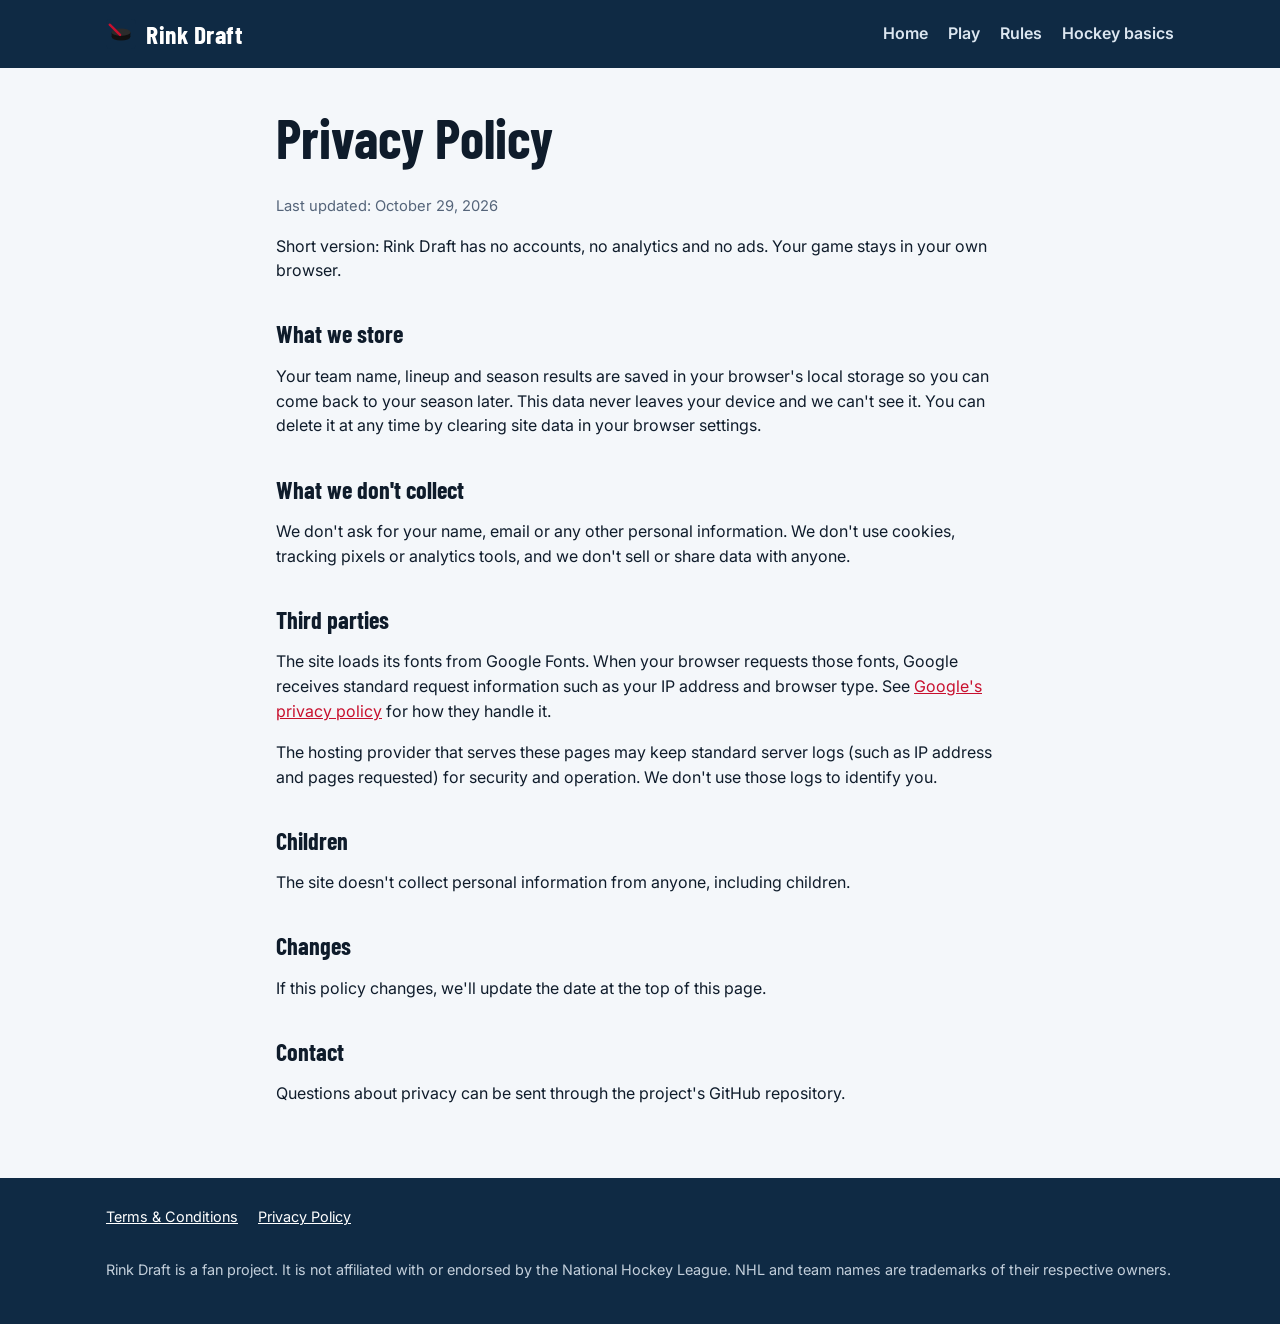
==== privacy.html @ b319b7c0 "Add Rink Draft NHL fantasy hockey site Home page, playable salary-cap fantasy game with 10-week simu" ====
<!doctype html>
<html lang="en">
<head>
  <meta charset="utf-8">
  <meta name="viewport" content="width=device-width, initial-scale=1">
  <title>Privacy Policy | Rink Draft</title>
  <meta name="description" content="How Rink Draft handles your data. Short version: it stays in your browser.">
  <link rel="icon" href="favicon.svg" type="image/svg+xml">
  <link rel="preconnect" href="https://fonts.googleapis.com">
  <link rel="preconnect" href="https://fonts.gstatic.com" crossorigin>
  <link href="https://fonts.googleapis.com/css2?family=Barlow+Condensed:wght@700&family=Inter:wght@400;600;700&display=swap" rel="stylesheet">
  <link rel="stylesheet" href="styles.css">
</head>
<body>
  <header class="site-header">
    <div class="wrap">
      <a class="brand" href="index.html"><img src="favicon.svg" alt="">Rink Draft</a>
      <nav class="site-nav">
        <a href="index.html">Home</a>
        <a href="play.html">Play</a>
        <a href="index.html#rules">Rules</a>
        <a href="index.html#basics">Hockey basics</a>
      </nav>
    </div>
  </header>

  <main class="wrap legal">
    <h1>Privacy Policy</h1>
    <p class="note">Last updated: October 29, 2026</p>

    <p>Short version: Rink Draft has no accounts, no analytics and no ads. Your game stays in your own browser.</p>

    <h2>What we store</h2>
    <p>Your team name, lineup and season results are saved in your browser's local storage so you can come back to your season later. This data never leaves your device and we can't see it. You can delete it at any time by clearing site data in your browser settings.</p>

    <h2>What we don't collect</h2>
    <p>We don't ask for your name, email or any other personal information. We don't use cookies, tracking pixels or analytics tools, and we don't sell or share data with anyone.</p>

    <h2>Third parties</h2>
    <p>The site loads its fonts from Google Fonts. When your browser requests those fonts, Google receives standard request information such as your IP address and browser type. See <a href="https://policies.google.com/privacy">Google's privacy policy</a> for how they handle it.</p>
    <p>The hosting provider that serves these pages may keep standard server logs (such as IP address and pages requested) for security and operation. We don't use those logs to identify you.</p>

    <h2>Children</h2>
    <p>The site doesn't collect personal information from anyone, including children.</p>

    <h2>Changes</h2>
    <p>If this policy changes, we'll update the date at the top of this page.</p>

    <h2>Contact</h2>
    <p>Questions about privacy can be sent through the project's GitHub repository.</p>
  </main>

  <footer class="site-footer">
    <div class="wrap">
      <div>
        <a href="terms.html">Terms &amp; Conditions</a>
        <a href="privacy.html">Privacy Policy</a>
      </div>
      <p>Rink Draft is a fan project. It is not affiliated with or endorsed by the National Hockey League. NHL and team names are trademarks of their respective owners.</p>
    </div>
  </footer>

  </body>
</html>
---- styles.css ----
:root {
  --ice: #f4f7fa;
  --paper: #ffffff;
  --ink: #0f1c2b;
  --muted: #55657a;
  --navy: #0f2a44;
  --red: #c8102e;
  --red-dark: #9e0c24;
  --line: #d6dee8;
  --good: #1d7a46;
  --radius: 4px;
}

* { box-sizing: border-box; }

body {
  margin: 0;
  background: var(--ice);
  color: var(--ink);
  font-family: "Inter", system-ui, -apple-system, "Segoe UI", Roboto, sans-serif;
  font-size: 16px;
  line-height: 1.55;
}

h1, h2, h3 {
  font-family: "Barlow Condensed", "Arial Narrow", sans-serif;
  font-weight: 700;
  line-height: 1.1;
  margin: 0 0 0.5em;
}
h1 { font-size: clamp(2.2rem, 5vw, 3.4rem); }
h2 { font-size: 1.9rem; }
h3 { font-size: 1.3rem; }

a { color: var(--red); }

.wrap { max-width: 1100px; margin: 0 auto; padding: 0 16px; }

/* Header */
.site-header { background: var(--navy); color: #fff; }
.site-header .wrap {
  display: flex; align-items: center; justify-content: space-between;
  gap: 16px; padding-top: 14px; padding-bottom: 14px; flex-wrap: wrap;
}
.brand {
  display: flex; align-items: center; gap: 10px;
  color: #fff; text-decoration: none;
  font-family: "Barlow Condensed", sans-serif; font-size: 1.6rem; font-weight: 700;
  letter-spacing: 0.02em;
}
.brand img { width: 30px; height: 30px; }
.site-nav { display: flex; gap: 20px; flex-wrap: wrap; }
.site-nav a { color: #dce6f0; text-decoration: none; font-weight: 600; }
.site-nav a:hover, .site-nav a[aria-current="page"] { color: #fff; text-decoration: underline; text-underline-offset: 4px; }

/* Buttons: squared corners on purpose */
.btn {
  display: inline-block; border: 2px solid var(--red); background: var(--red); color: #fff;
  padding: 10px 18px; border-radius: var(--radius); font-weight: 700; font-size: 1rem;
  text-decoration: none; cursor: pointer; font-family: inherit;
}
.btn:hover { background: var(--red-dark); border-color: var(--red-dark); }
.btn:disabled { background: #9aa6b4; border-color: #9aa6b4; cursor: not-allowed; }
.btn.secondary { background: transparent; color: var(--ink); border-color: var(--ink); }
.btn.secondary:hover { background: var(--ink); color: #fff; }
.btn.small { padding: 4px 10px; font-size: 0.85rem; }

/* Hero */
.hero { background: var(--paper); border-bottom: 1px solid var(--line); }
.hero .wrap { padding-top: 56px; padding-bottom: 56px; display: grid; gap: 32px; grid-template-columns: 1.3fr 1fr; align-items: center; }
.hero p.lead { font-size: 1.15rem; color: var(--muted); max-width: 560px; }
.hero .actions { display: flex; gap: 12px; flex-wrap: wrap; margin-top: 20px; }
.rink {
  border: 3px solid var(--navy); border-radius: 48px; aspect-ratio: 2 / 1; position: relative;
  background: #fff;
}
.rink::before, .rink::after { content: ""; position: absolute; top: 0; bottom: 0; width: 4px; background: #2457a6; }
.rink::before { left: 33%; }
.rink::after { right: 33%; }
.rink .center { position: absolute; left: 50%; top: 0; bottom: 0; width: 4px; margin-left: -2px; background: var(--red); }
.rink .circle { position: absolute; left: 50%; top: 50%; width: 22%; aspect-ratio: 1; border: 3px solid #2457a6; border-radius: 50%; transform: translate(-50%, -50%); }
.rink .goal { position: absolute; top: 0; bottom: 0; width: 2px; background: var(--red); }
.rink .goal.l { left: 8%; }
.rink .goal.r { right: 8%; }

section { padding: 48px 0; }
section.alt { background: var(--paper); border-top: 1px solid var(--line); border-bottom: 1px solid var(--line); }

.steps { display: grid; grid-template-columns: repeat(3, 1fr); gap: 20px; counter-reset: step; padding: 0; list-style: none; }
.steps li { background: var(--paper); border: 1px solid var(--line); border-radius: var(--radius); padding: 20px; }
.steps li::before {
  counter-increment: step; content: counter(step);
  display: block; font-family: "Barlow Condensed", sans-serif; font-size: 2rem; font-weight: 700; color: var(--red);
}

.two-col { display: grid; grid-template-columns: 1fr 1fr; gap: 32px; }

table { width: 100%; border-collapse: collapse; background: var(--paper); }
th, td { text-align: left; padding: 8px 10px; border-bottom: 1px solid var(--line); }
th { font-size: 0.85rem; text-transform: uppercase; letter-spacing: 0.04em; color: var(--muted); }
td.num, th.num { text-align: right; font-variant-numeric: tabular-nums; }

.note { color: var(--muted); font-size: 0.92rem; }
.callout { border-left: 4px solid var(--red); background: var(--paper); padding: 12px 16px; }

/* Footer */
.site-footer { background: var(--navy); color: #c3cfdb; padding: 28px 0; font-size: 0.9rem; }
.site-footer .wrap { display: flex; justify-content: space-between; gap: 16px; flex-wrap: wrap; }
.site-footer a { color: #fff; margin-right: 16px; }

/* Legal pages */
.legal { max-width: 760px; padding-top: 40px; padding-bottom: 56px; }
.legal h2 { margin-top: 1.6em; font-size: 1.5rem; }

/* Game */
.game { display: grid; grid-template-columns: 1.4fr 1fr; gap: 24px; padding-top: 32px; padding-bottom: 48px; }
.panel { background: var(--paper); border: 1px solid var(--line); border-radius: var(--radius); padding: 18px; }
.panel + .panel { margin-top: 20px; }
.filters { display: flex; gap: 8px; flex-wrap: wrap; margin-bottom: 12px; }
.filters input, .filters select, .team-name input {
  font: inherit; padding: 8px 10px; border: 1px solid var(--line); border-radius: var(--radius); background: #fff;
}
.filters input { flex: 1; min-width: 140px; }
.tabs { display: flex; border: 1px solid var(--ink); border-radius: var(--radius); overflow: hidden; }
.tabs button { font: inherit; font-weight: 600; border: 0; background: #fff; padding: 8px 12px; cursor: pointer; }
.tabs button + button { border-left: 1px solid var(--ink); }
.tabs button[aria-pressed="true"] { background: var(--ink); color: #fff; }
.pool { max-height: 560px; overflow-y: auto; border: 1px solid var(--line); }
.pool table { font-size: 0.93rem; }
.pool thead th { position: sticky; top: 0; background: var(--paper); }
.pos-tag { display: inline-block; width: 22px; text-align: center; font-weight: 700; font-size: 0.8rem; border: 1px solid var(--ink); border-radius: 2px; }
.slot { display: flex; align-items: center; justify-content: space-between; gap: 8px; padding: 9px 0; border-bottom: 1px solid var(--line); }
.slot .empty { color: var(--muted); font-style: italic; }
.cap { display: flex; justify-content: space-between; font-weight: 700; margin: 12px 0; }
.cap .over { color: var(--red); }
.bar { height: 8px; background: var(--line); border-radius: 2px; overflow: hidden; }
.bar span { display: block; height: 100%; background: var(--navy); }
.record { display: flex; gap: 20px; font-family: "Barlow Condensed", sans-serif; font-size: 1.4rem; font-weight: 700; margin-bottom: 12px; flex-wrap: wrap; }
.result-head { display: flex; justify-content: space-between; align-items: baseline; gap: 12px; flex-wrap: wrap; }
.win { color: var(--good); }
.loss { color: var(--red); }
.box { overflow-x: auto; margin-bottom: 16px; }
.box table { font-size: 0.88rem; }
.box td, .box th { padding: 7px 6px; }
.team-name { display: flex; gap: 8px; margin-bottom: 8px; }
.team-name input { flex: 1; min-width: 0; }
.msg { min-height: 1.4em; color: var(--red); font-weight: 600; font-size: 0.92rem; }

@media (max-width: 860px) {
  .hero .wrap, .two-col, .game { grid-template-columns: 1fr; }
  .steps { grid-template-columns: 1fr; }
  .rink { max-width: 420px; }
}

.game > div { min-width: 0; }
.pool { overflow-x: auto; }
@media (max-width: 520px) {
  .slot { flex-wrap: wrap; }
}
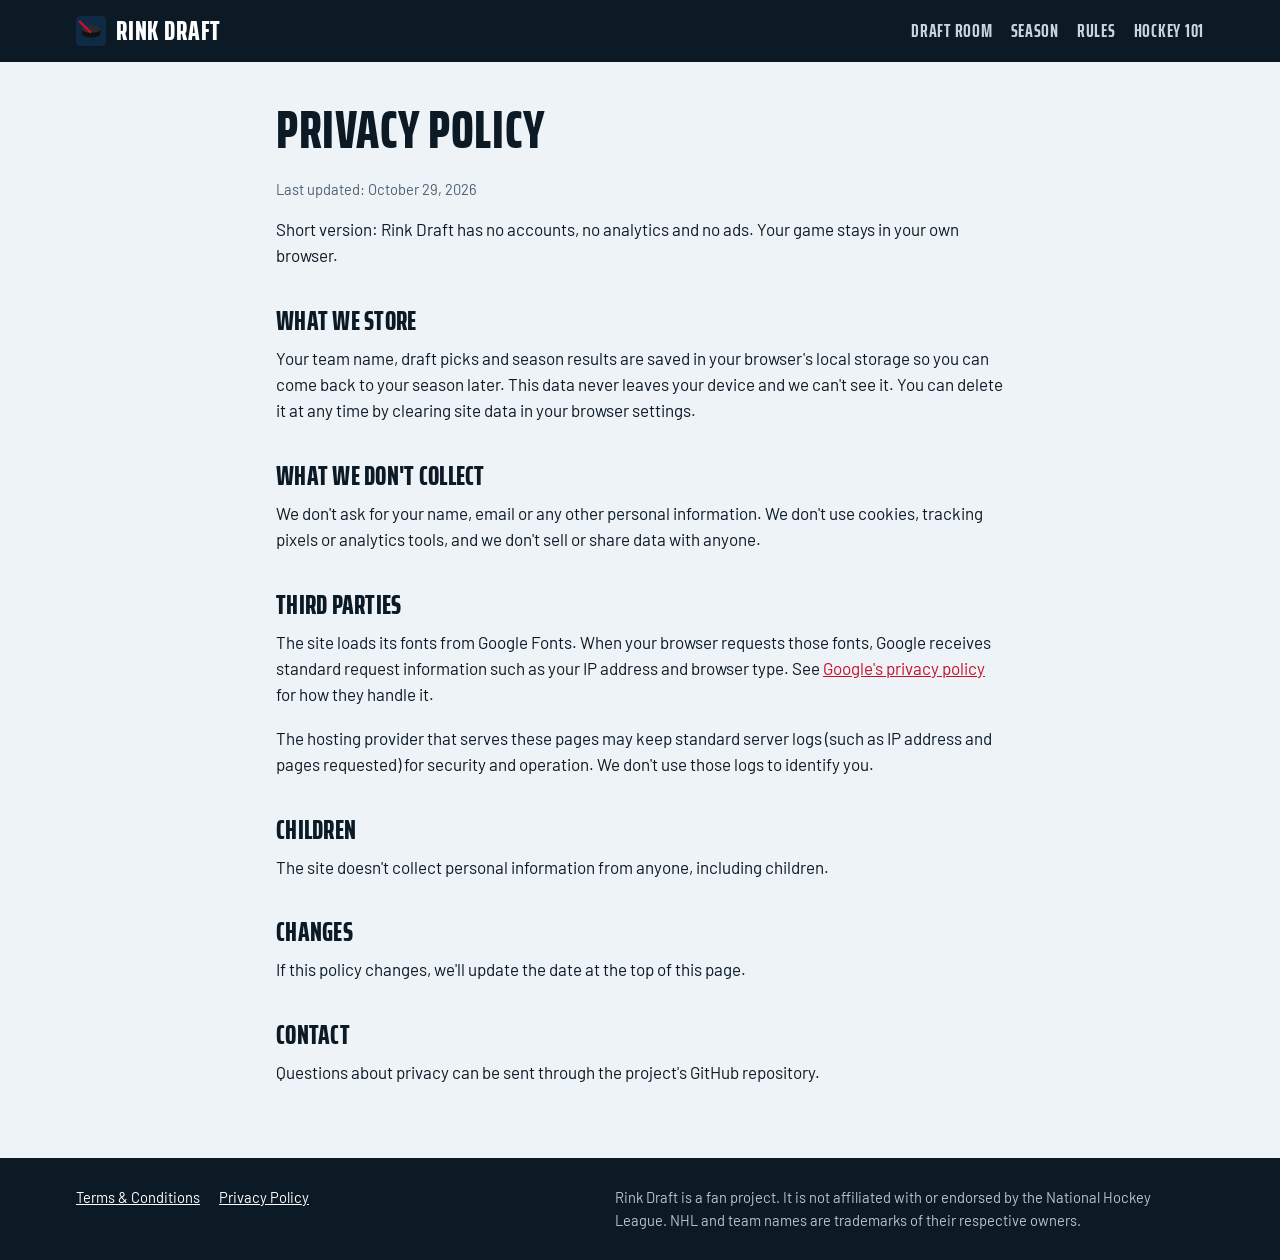
==== commit dc3960d5: "Rebuild as a single page with a snake draft fantasy game Arena-style design: labeled rink diagram he" ====
--- a/privacy.html
+++ b/privacy.html
@@ -8,18 +8,18 @@
   <link rel="icon" href="favicon.svg" type="image/svg+xml">
   <link rel="preconnect" href="https://fonts.googleapis.com">
   <link rel="preconnect" href="https://fonts.gstatic.com" crossorigin>
-  <link href="https://fonts.googleapis.com/css2?family=Barlow+Condensed:wght@700&family=Inter:wght@400;600;700&display=swap" rel="stylesheet">
+  <link href="https://fonts.googleapis.com/css2?family=Barlow:wght@400;600;700&amp;family=Saira+Extra+Condensed:wght@700;800&amp;family=Share+Tech+Mono&amp;display=swap" rel="stylesheet">
   <link rel="stylesheet" href="styles.css">
 </head>
 <body>
   <header class="site-header">
     <div class="wrap">
       <a class="brand" href="index.html"><img src="favicon.svg" alt="">Rink Draft</a>
-      <nav class="site-nav">
-        <a href="index.html">Home</a>
-        <a href="play.html">Play</a>
+      <nav class="site-nav" aria-label="Sections">
+        <a href="index.html#draft">Draft room</a>
+        <a href="index.html#season">Season</a>
         <a href="index.html#rules">Rules</a>
-        <a href="index.html#basics">Hockey basics</a>
+        <a href="index.html#basics">Hockey 101</a>
       </nav>
     </div>
   </header>
@@ -31,7 +31,7 @@
     <p>Short version: Rink Draft has no accounts, no analytics and no ads. Your game stays in your own browser.</p>
 
     <h2>What we store</h2>
-    <p>Your team name, lineup and season results are saved in your browser's local storage so you can come back to your season later. This data never leaves your device and we can't see it. You can delete it at any time by clearing site data in your browser settings.</p>
+    <p>Your team name, draft picks and season results are saved in your browser's local storage so you can come back to your season later. This data never leaves your device and we can't see it. You can delete it at any time by clearing site data in your browser settings.</p>
 
     <h2>What we don't collect</h2>
     <p>We don't ask for your name, email or any other personal information. We don't use cookies, tracking pixels or analytics tools, and we don't sell or share data with anyone.</p>
--- a/styles.css
+++ b/styles.css
@@ -1,159 +1,285 @@
+/* Layout: one long arena page. Ice-white sections for reading, a dark
+   scoreboard band for the draft room, rink-board dividers between them. */
 :root {
-  --ice: #f4f7fa;
-  --paper: #ffffff;
-  --ink: #0f1c2b;
-  --muted: #55657a;
-  --navy: #0f2a44;
+  --ice: #eef3f7;
+  --surface: #ffffff;
+  --ink: #0c1a26;
+  --muted: #4e6072;
+  --line: #cfd9e2;
   --red: #c8102e;
   --red-dark: #9e0c24;
-  --line: #d6dee8;
-  --good: #1d7a46;
-  --radius: 4px;
+  --blue: #1f4fa0;
+  --kick: #f2c300;
+  --good: #1a7f4b;
+  --board: #0b1118;
+  --board-2: #141d27;
+  --board-line: #26323f;
+  --board-ink: #e9eef3;
+  --board-muted: #8c9aa8;
+  --led: #ffb000;
+  --header: #0c1a26;
+  --font-display: "Saira Extra Condensed", "Arial Narrow", "Roboto Condensed", sans-serif;
+  --font-body: "Barlow", "Segoe UI", Roboto, Helvetica, Arial, sans-serif;
+  --font-led: "Share Tech Mono", ui-monospace, "SFMono-Regular", Menlo, monospace;
+  --radius: 3px;
+}
+@media (prefers-color-scheme: dark) {
+  :root:not([data-theme="light"]) {
+    --ice: #0b141c; --surface: #122030; --ink: #e3eaf0; --muted: #93a4b5; --line: #26384b;
+    --red: #e0263f; --blue: #7aa5ea; --good: #45c486; --header: #060b10; color-scheme: dark;
+  }
+}
+:root[data-theme="dark"] {
+  --ice: #0b141c; --surface: #122030; --ink: #e3eaf0; --muted: #93a4b5; --line: #26384b;
+  --red: #e0263f; --blue: #7aa5ea; --good: #45c486; --header: #060b10; color-scheme: dark;
 }
 
 * { box-sizing: border-box; }
+[hidden] { display: none !important; }
+html { scroll-behavior: smooth; }
+@media (prefers-reduced-motion: reduce) { html { scroll-behavior: auto; } }
 
 body {
   margin: 0;
   background: var(--ice);
   color: var(--ink);
-  font-family: "Inter", system-ui, -apple-system, "Segoe UI", Roboto, sans-serif;
-  font-size: 16px;
+  font-family: var(--font-body);
+  font-size: 17px;
   line-height: 1.55;
 }
 
 h1, h2, h3 {
-  font-family: "Barlow Condensed", "Arial Narrow", sans-serif;
-  font-weight: 700;
-  line-height: 1.1;
-  margin: 0 0 0.5em;
-}
-h1 { font-size: clamp(2.2rem, 5vw, 3.4rem); }
-h2 { font-size: 1.9rem; }
-h3 { font-size: 1.3rem; }
-
+  font-family: var(--font-display);
+  font-weight: 800;
+  line-height: 1;
+  text-transform: uppercase;
+  letter-spacing: 0.01em;
+  margin: 0 0 0.4em;
+  text-wrap: balance;
+}
+h1 { font-size: clamp(2.5rem, 5.6vw, 4.2rem); }
+h2 { font-size: clamp(2rem, 4vw, 2.8rem); }
+h3 { font-size: 1.45rem; }
+p { margin: 0 0 1em; }
 a { color: var(--red); }
-
-.wrap { max-width: 1100px; margin: 0 auto; padding: 0 16px; }
+:focus-visible { outline: 3px solid var(--kick); outline-offset: 2px; }
+
+.wrap {
+  max-width: 1160px; margin: 0 auto;
+  padding-left: max(16px, env(safe-area-inset-left, 0px));
+  padding-right: max(16px, env(safe-area-inset-right, 0px));
+}
+.eyebrow {
+  font-family: var(--font-led); font-size: 0.85rem; letter-spacing: 0.12em;
+  text-transform: uppercase; color: var(--red); margin-bottom: 0.6em;
+}
+.note { color: var(--muted); font-size: 0.92rem; }
 
 /* Header */
-.site-header { background: var(--navy); color: #fff; }
+.site-header { background: var(--header); color: #fff; position: sticky; top: env(safe-area-inset-top, 0px); z-index: 20; }
+body::before { content: ""; position: fixed; inset: 0 0 auto; height: env(safe-area-inset-top, 0px); z-index: 30; background: var(--header); }
 .site-header .wrap {
   display: flex; align-items: center; justify-content: space-between;
-  gap: 16px; padding-top: 14px; padding-bottom: 14px; flex-wrap: wrap;
+  gap: 8px 20px; padding-block: 10px; flex-wrap: wrap;
 }
 .brand {
-  display: flex; align-items: center; gap: 10px;
-  color: #fff; text-decoration: none;
-  font-family: "Barlow Condensed", sans-serif; font-size: 1.6rem; font-weight: 700;
-  letter-spacing: 0.02em;
+  display: flex; align-items: center; gap: 10px; color: #fff; text-decoration: none;
+  font-family: var(--font-display); font-weight: 800; font-size: 1.7rem; text-transform: uppercase; letter-spacing: 0.03em;
 }
 .brand img { width: 30px; height: 30px; }
-.site-nav { display: flex; gap: 20px; flex-wrap: wrap; }
-.site-nav a { color: #dce6f0; text-decoration: none; font-weight: 600; }
-.site-nav a:hover, .site-nav a[aria-current="page"] { color: #fff; text-decoration: underline; text-underline-offset: 4px; }
-
-/* Buttons: squared corners on purpose */
+.site-nav { display: flex; gap: 4px 18px; flex-wrap: wrap; }
+.site-nav a {
+  color: #c9d4de; text-decoration: none; font-family: var(--font-display); font-weight: 700;
+  font-size: 1.15rem; text-transform: uppercase; letter-spacing: 0.04em;
+}
+.site-nav a:hover, .site-nav a[aria-current="page"] { color: #fff; box-shadow: inset 0 -3px 0 var(--kick); }
+
+/* Rink boards divider: white dasher with the yellow kick plate along the bottom */
+.boards { height: 22px; background: var(--surface); border-top: 3px solid var(--line); border-bottom: 7px solid var(--kick); }
+
+/* Buttons: square, like a scoreboard key */
 .btn {
   display: inline-block; border: 2px solid var(--red); background: var(--red); color: #fff;
-  padding: 10px 18px; border-radius: var(--radius); font-weight: 700; font-size: 1rem;
-  text-decoration: none; cursor: pointer; font-family: inherit;
+  padding: 10px 18px; border-radius: var(--radius); font-family: var(--font-display); font-weight: 800;
+  font-size: 1.2rem; letter-spacing: 0.05em; text-transform: uppercase; text-decoration: none; cursor: pointer;
 }
 .btn:hover { background: var(--red-dark); border-color: var(--red-dark); }
-.btn:disabled { background: #9aa6b4; border-color: #9aa6b4; cursor: not-allowed; }
-.btn.secondary { background: transparent; color: var(--ink); border-color: var(--ink); }
-.btn.secondary:hover { background: var(--ink); color: #fff; }
-.btn.small { padding: 4px 10px; font-size: 0.85rem; }
+.btn:disabled { opacity: 0.4; cursor: not-allowed; }
+.btn.ghost { background: transparent; color: var(--ink); border-color: var(--ink); }
+.btn.ghost:hover { background: var(--ink); color: var(--ice); }
+.btn.small { padding: 3px 10px; font-size: 1rem; }
 
 /* Hero */
-.hero { background: var(--paper); border-bottom: 1px solid var(--line); }
-.hero .wrap { padding-top: 56px; padding-bottom: 56px; display: grid; gap: 32px; grid-template-columns: 1.3fr 1fr; align-items: center; }
-.hero p.lead { font-size: 1.15rem; color: var(--muted); max-width: 560px; }
-.hero .actions { display: flex; gap: 12px; flex-wrap: wrap; margin-top: 20px; }
-.rink {
-  border: 3px solid var(--navy); border-radius: 48px; aspect-ratio: 2 / 1; position: relative;
-  background: #fff;
-}
-.rink::before, .rink::after { content: ""; position: absolute; top: 0; bottom: 0; width: 4px; background: #2457a6; }
-.rink::before { left: 33%; }
-.rink::after { right: 33%; }
-.rink .center { position: absolute; left: 50%; top: 0; bottom: 0; width: 4px; margin-left: -2px; background: var(--red); }
-.rink .circle { position: absolute; left: 50%; top: 50%; width: 22%; aspect-ratio: 1; border: 3px solid #2457a6; border-radius: 50%; transform: translate(-50%, -50%); }
-.rink .goal { position: absolute; top: 0; bottom: 0; width: 2px; background: var(--red); }
-.rink .goal.l { left: 8%; }
-.rink .goal.r { right: 8%; }
-
-section { padding: 48px 0; }
-section.alt { background: var(--paper); border-top: 1px solid var(--line); border-bottom: 1px solid var(--line); }
-
-.steps { display: grid; grid-template-columns: repeat(3, 1fr); gap: 20px; counter-reset: step; padding: 0; list-style: none; }
-.steps li { background: var(--paper); border: 1px solid var(--line); border-radius: var(--radius); padding: 20px; }
-.steps li::before {
-  counter-increment: step; content: counter(step);
-  display: block; font-family: "Barlow Condensed", sans-serif; font-size: 2rem; font-weight: 700; color: var(--red);
-}
-
-.two-col { display: grid; grid-template-columns: 1fr 1fr; gap: 32px; }
-
-table { width: 100%; border-collapse: collapse; background: var(--paper); }
-th, td { text-align: left; padding: 8px 10px; border-bottom: 1px solid var(--line); }
-th { font-size: 0.85rem; text-transform: uppercase; letter-spacing: 0.04em; color: var(--muted); }
-td.num, th.num { text-align: right; font-variant-numeric: tabular-nums; }
-
-.note { color: var(--muted); font-size: 0.92rem; }
-.callout { border-left: 4px solid var(--red); background: var(--paper); padding: 12px 16px; }
+.hero .wrap {
+  display: grid; grid-template-columns: 1fr 1.15fr; gap: 40px; align-items: center;
+  padding-block: 56px 48px;
+}
+.hero .lead { font-size: 1.15rem; color: var(--muted); max-width: 34em; }
+.hero .actions { display: flex; gap: 12px; flex-wrap: wrap; margin-top: 8px; }
+.rink-fig { margin: 0; min-width: 0; }
+.rink-fig svg { width: 100%; height: auto; display: block; max-width: 100%; }
+.rink-fig figcaption { margin-top: 8px; }
+.rk-ice { fill: var(--surface); stroke: var(--ink); stroke-width: 1.2; }
+.rk-red { stroke: var(--red); fill: none; }
+.rk-redfill { fill: var(--red); }
+.rk-blue { stroke: var(--blue); fill: none; }
+.rk-crease { fill: var(--blue); fill-opacity: 0.18; stroke: var(--red); stroke-width: 0.5; }
+.rk-label { font-family: var(--font-led); font-size: 4.2px; fill: var(--muted); letter-spacing: 0.05em; }
+.rk-tick { stroke: var(--muted); stroke-width: 0.35; }
+
+/* Draft room: scoreboard band, dark in both themes */
+.arena { background: var(--board); color: var(--board-ink); padding-block: 56px; }
+.arena h2, .arena h3 { color: #fff; }
+.arena .eyebrow { color: var(--led); }
+.arena .note { color: var(--board-muted); }
+.arena .intro { max-width: 46em; color: var(--board-muted); }
+
+.scoreboard {
+  display: grid; grid-template-columns: repeat(3, auto) 1fr; gap: 2px; margin: 24px 0;
+  background: var(--board-line); border: 2px solid var(--board-line); border-radius: var(--radius);
+}
+.sb-cell { background: #05080b; padding: 10px 16px; min-width: 0; }
+.sb-label { font-family: var(--font-display); font-weight: 700; text-transform: uppercase; letter-spacing: 0.12em; font-size: 0.95rem; color: var(--board-muted); }
+.sb-value {
+  font-family: var(--font-led); color: var(--led); font-size: 2rem; line-height: 1.1;
+  text-shadow: 0 0 10px rgba(255, 176, 0, 0.35); white-space: nowrap; overflow: hidden; text-overflow: ellipsis;
+}
+.sb-value.you { color: #ff5a6e; text-shadow: 0 0 10px rgba(255, 90, 110, 0.35); }
+
+.setup { display: flex; gap: 10px; flex-wrap: wrap; align-items: center; margin-bottom: 8px; }
+.setup input, .filters input {
+  font: inherit; padding: 9px 12px; border-radius: var(--radius); border: 1px solid var(--board-line);
+  background: var(--board-2); color: var(--board-ink); min-width: 0;
+}
+.setup input { flex: 1 1 220px; max-width: 320px; }
+.arena .btn.ghost { color: var(--board-ink); border-color: var(--board-ink); }
+.arena .btn.ghost:hover { background: var(--board-ink); color: var(--board); }
+
+.room { display: grid; grid-template-columns: 1.45fr 1fr; gap: 24px; align-items: start; }
+.room > * { min-width: 0; }
+.pane { background: var(--board-2); border: 1px solid var(--board-line); border-radius: var(--radius); padding: 16px; }
+
+.filters { display: flex; gap: 8px; flex-wrap: wrap; margin-bottom: 12px; }
+.filters input { flex: 1 1 160px; }
+.tabs { display: flex; border: 1px solid var(--board-muted); border-radius: var(--radius); overflow: hidden; }
+.tabs button {
+  font-family: var(--font-display); font-weight: 700; font-size: 1.05rem; letter-spacing: 0.05em;
+  border: 0; background: transparent; color: var(--board-ink); padding: 6px 14px; cursor: pointer;
+}
+.tabs button + button { border-left: 1px solid var(--board-muted); }
+.tabs button[aria-pressed="true"] { background: var(--led); color: #05080b; }
+
+.scroll { overflow-x: auto; }
+.pool { max-height: 520px; overflow-y: auto; }
+table { width: 100%; border-collapse: collapse; font-variant-numeric: tabular-nums; }
+th, td { text-align: left; padding: 7px 8px; border-bottom: 1px solid var(--line); }
+th {
+  font-family: var(--font-display); font-weight: 700; font-size: 0.95rem;
+  text-transform: uppercase; letter-spacing: 0.08em; color: var(--muted);
+}
+.num { text-align: right; }
+.arena th { color: var(--board-muted); background: var(--board-2); }
+.arena td, .arena th { border-bottom-color: var(--board-line); }
+.pool thead th { position: sticky; top: 0; }
+.taken td { color: var(--board-muted); text-decoration: line-through; }
+.taken td:last-child { text-decoration: none; }
+
+.pos {
+  display: inline-block; min-width: 1.6em; text-align: center; font-family: var(--font-display);
+  font-weight: 800; font-size: 0.95rem; border-radius: 2px; padding: 0 3px; color: #fff;
+}
+.pos.F { background: var(--red); }
+.pos.D { background: #2b62c2; }
+.pos.G { background: #2c3a48; border: 1px solid var(--board-muted); }
+
+/* Your lineup card: styled like the paper card a coach hands the scorekeeper */
+.card {
+  background: #fbfaf5; color: #14202c; border-radius: var(--radius); padding: 18px 18px 12px;
+  border-top: 8px solid var(--red); font-family: var(--font-body);
+}
+.card h3 { color: #14202c; margin-bottom: 2px; }
+.card .sub { font-family: var(--font-led); font-size: 0.8rem; color: #5b6875; letter-spacing: 0.06em; text-transform: uppercase; }
+.card-line { display: grid; grid-template-columns: 6.2em 1fr; gap: 8px; padding: 9px 0; border-bottom: 1px dashed #b9c2cb; }
+.card-line .lab { font-family: var(--font-display); font-weight: 700; text-transform: uppercase; letter-spacing: 0.06em; color: #5b6875; }
+.card-line .who { min-width: 0; }
+.card-line .who.empty { color: #8a96a2; font-style: italic; }
+.card-line .team { color: #5b6875; font-size: 0.9rem; }
+.card-actions { display: flex; gap: 8px; flex-wrap: wrap; margin-top: 14px; }
+.card .btn.ghost { color: #14202c; border-color: #14202c; }
+.card .btn.ghost:hover { background: #14202c; color: #fbfaf5; }
+
+.board-wrap { margin-top: 24px; }
+.board td, .board th { border: 1px solid var(--board-line); text-align: center; font-size: 0.9rem; }
+.board th { background: #05080b; }
+.board th.mine { color: var(--led); }
+.board td { height: 3.2em; min-width: 8.5em; line-height: 1.25; }
+.board td.mine { background: rgba(255, 176, 0, 0.08); }
+.board td.now { outline: 2px solid var(--led); outline-offset: -2px; }
+.board .rnd { font-family: var(--font-led); color: var(--board-muted); min-width: 3em; }
+.board small { display: block; color: var(--board-muted); font-size: 0.78rem; }
+
+/* Season */
+.season { padding-block: 56px; }
+.season-grid { display: grid; grid-template-columns: 1fr 1.2fr; gap: 28px; align-items: start; }
+.season-grid > * { min-width: 0; }
+.panel { background: var(--surface); border: 1px solid var(--line); border-radius: var(--radius); padding: 18px; }
+.panel + .panel { margin-top: 20px; }
+.standings tr.me td { font-weight: 700; }
+.standings td:first-child { width: 2em; color: var(--muted); font-family: var(--font-led); }
+.week-head { display: flex; justify-content: space-between; align-items: center; gap: 12px; flex-wrap: wrap; margin-bottom: 12px; }
+.week-head h3 { margin: 0; }
+.matchup {
+  display: grid; grid-template-columns: 1fr auto 1fr; gap: 8px; align-items: center;
+  padding: 10px 0; border-bottom: 1px solid var(--line);
+}
+.matchup .score { font-family: var(--font-led); font-size: 1.1rem; text-align: center; white-space: nowrap; }
+.matchup .t2 { text-align: right; }
+.matchup .won { font-weight: 700; }
+.result { font-family: var(--font-display); font-weight: 800; font-size: 1.6rem; text-transform: uppercase; }
+.win { color: var(--good); }
+.loss { color: var(--red); }
+.box table { font-size: 0.92rem; }
+.box + .box { margin-top: 16px; }
+.empty-state { color: var(--muted); border: 2px dashed var(--line); padding: 20px; border-radius: var(--radius); }
+.log-row { cursor: pointer; }
+.log-row:hover td { background: var(--ice); }
+
+/* Rules + basics */
+.rules { background: var(--surface); padding-block: 56px; }
+.rules-grid { display: grid; grid-template-columns: repeat(3, 1fr); gap: 32px; }
+.rules-grid > * { min-width: 0; }
+.rules ul { padding-left: 1.1em; margin: 0; }
+.rules li { margin-bottom: 0.5em; }
+dl.glossary { display: grid; grid-template-columns: auto 1fr; gap: 6px 14px; margin: 0; }
+dl.glossary dt { font-family: var(--font-led); color: var(--red); }
+dl.glossary dd { margin: 0; }
+.callout { border-left: 5px solid var(--kick); background: var(--ice); padding: 14px 16px; margin-top: 20px; }
+.callout p:last-child { margin: 0; }
+
+.basics { padding-block: 56px; }
+.positions { display: grid; grid-template-columns: repeat(3, 1fr); gap: 24px; margin-top: 12px; }
+.positions > div { border-top: 4px solid var(--ink); padding-top: 12px; min-width: 0; }
+.positions .tag { font-family: var(--font-led); color: var(--muted); font-size: 0.85rem; }
+.tips { margin-top: 32px; max-width: 46em; }
 
 /* Footer */
-.site-footer { background: var(--navy); color: #c3cfdb; padding: 28px 0; font-size: 0.9rem; }
+.site-footer { background: var(--header); color: #b8c4cf; padding-block: 28px; font-size: 0.92rem; }
 .site-footer .wrap { display: flex; justify-content: space-between; gap: 16px; flex-wrap: wrap; }
 .site-footer a { color: #fff; margin-right: 16px; }
+.site-footer p { margin: 0; max-width: 40em; }
 
 /* Legal pages */
-.legal { max-width: 760px; padding-top: 40px; padding-bottom: 56px; }
-.legal h2 { margin-top: 1.6em; font-size: 1.5rem; }
-
-/* Game */
-.game { display: grid; grid-template-columns: 1.4fr 1fr; gap: 24px; padding-top: 32px; padding-bottom: 48px; }
-.panel { background: var(--paper); border: 1px solid var(--line); border-radius: var(--radius); padding: 18px; }
-.panel + .panel { margin-top: 20px; }
-.filters { display: flex; gap: 8px; flex-wrap: wrap; margin-bottom: 12px; }
-.filters input, .filters select, .team-name input {
-  font: inherit; padding: 8px 10px; border: 1px solid var(--line); border-radius: var(--radius); background: #fff;
-}
-.filters input { flex: 1; min-width: 140px; }
-.tabs { display: flex; border: 1px solid var(--ink); border-radius: var(--radius); overflow: hidden; }
-.tabs button { font: inherit; font-weight: 600; border: 0; background: #fff; padding: 8px 12px; cursor: pointer; }
-.tabs button + button { border-left: 1px solid var(--ink); }
-.tabs button[aria-pressed="true"] { background: var(--ink); color: #fff; }
-.pool { max-height: 560px; overflow-y: auto; border: 1px solid var(--line); }
-.pool table { font-size: 0.93rem; }
-.pool thead th { position: sticky; top: 0; background: var(--paper); }
-.pos-tag { display: inline-block; width: 22px; text-align: center; font-weight: 700; font-size: 0.8rem; border: 1px solid var(--ink); border-radius: 2px; }
-.slot { display: flex; align-items: center; justify-content: space-between; gap: 8px; padding: 9px 0; border-bottom: 1px solid var(--line); }
-.slot .empty { color: var(--muted); font-style: italic; }
-.cap { display: flex; justify-content: space-between; font-weight: 700; margin: 12px 0; }
-.cap .over { color: var(--red); }
-.bar { height: 8px; background: var(--line); border-radius: 2px; overflow: hidden; }
-.bar span { display: block; height: 100%; background: var(--navy); }
-.record { display: flex; gap: 20px; font-family: "Barlow Condensed", sans-serif; font-size: 1.4rem; font-weight: 700; margin-bottom: 12px; flex-wrap: wrap; }
-.result-head { display: flex; justify-content: space-between; align-items: baseline; gap: 12px; flex-wrap: wrap; }
-.win { color: var(--good); }
-.loss { color: var(--red); }
-.box { overflow-x: auto; margin-bottom: 16px; }
-.box table { font-size: 0.88rem; }
-.box td, .box th { padding: 7px 6px; }
-.team-name { display: flex; gap: 8px; margin-bottom: 8px; }
-.team-name input { flex: 1; min-width: 0; }
-.msg { min-height: 1.4em; color: var(--red); font-weight: 600; font-size: 0.92rem; }
-
-@media (max-width: 860px) {
-  .hero .wrap, .two-col, .game { grid-template-columns: 1fr; }
-  .steps { grid-template-columns: 1fr; }
-  .rink { max-width: 420px; }
-}
-
-.game > div { min-width: 0; }
-.pool { overflow-x: auto; }
-@media (max-width: 520px) {
-  .slot { flex-wrap: wrap; }
-}
+.legal { max-width: 760px; padding-block: 40px 56px; }
+.legal h1 { font-size: clamp(2.4rem, 5vw, 3.4rem); }
+.legal h2 { margin-top: 1.4em; font-size: 1.7rem; }
+
+@media (max-width: 900px) {
+  .hero .wrap, .room, .season-grid { grid-template-columns: 1fr; }
+  .rules-grid, .positions { grid-template-columns: 1fr; }
+  .scoreboard { grid-template-columns: repeat(3, 1fr); }
+  .scoreboard .sb-cell:last-child { grid-column: 1 / -1; }
+}
+@media (max-width: 480px) {
+  .sb-value { font-size: 1.5rem; }
+  .sb-cell { padding: 8px 10px; }
+}
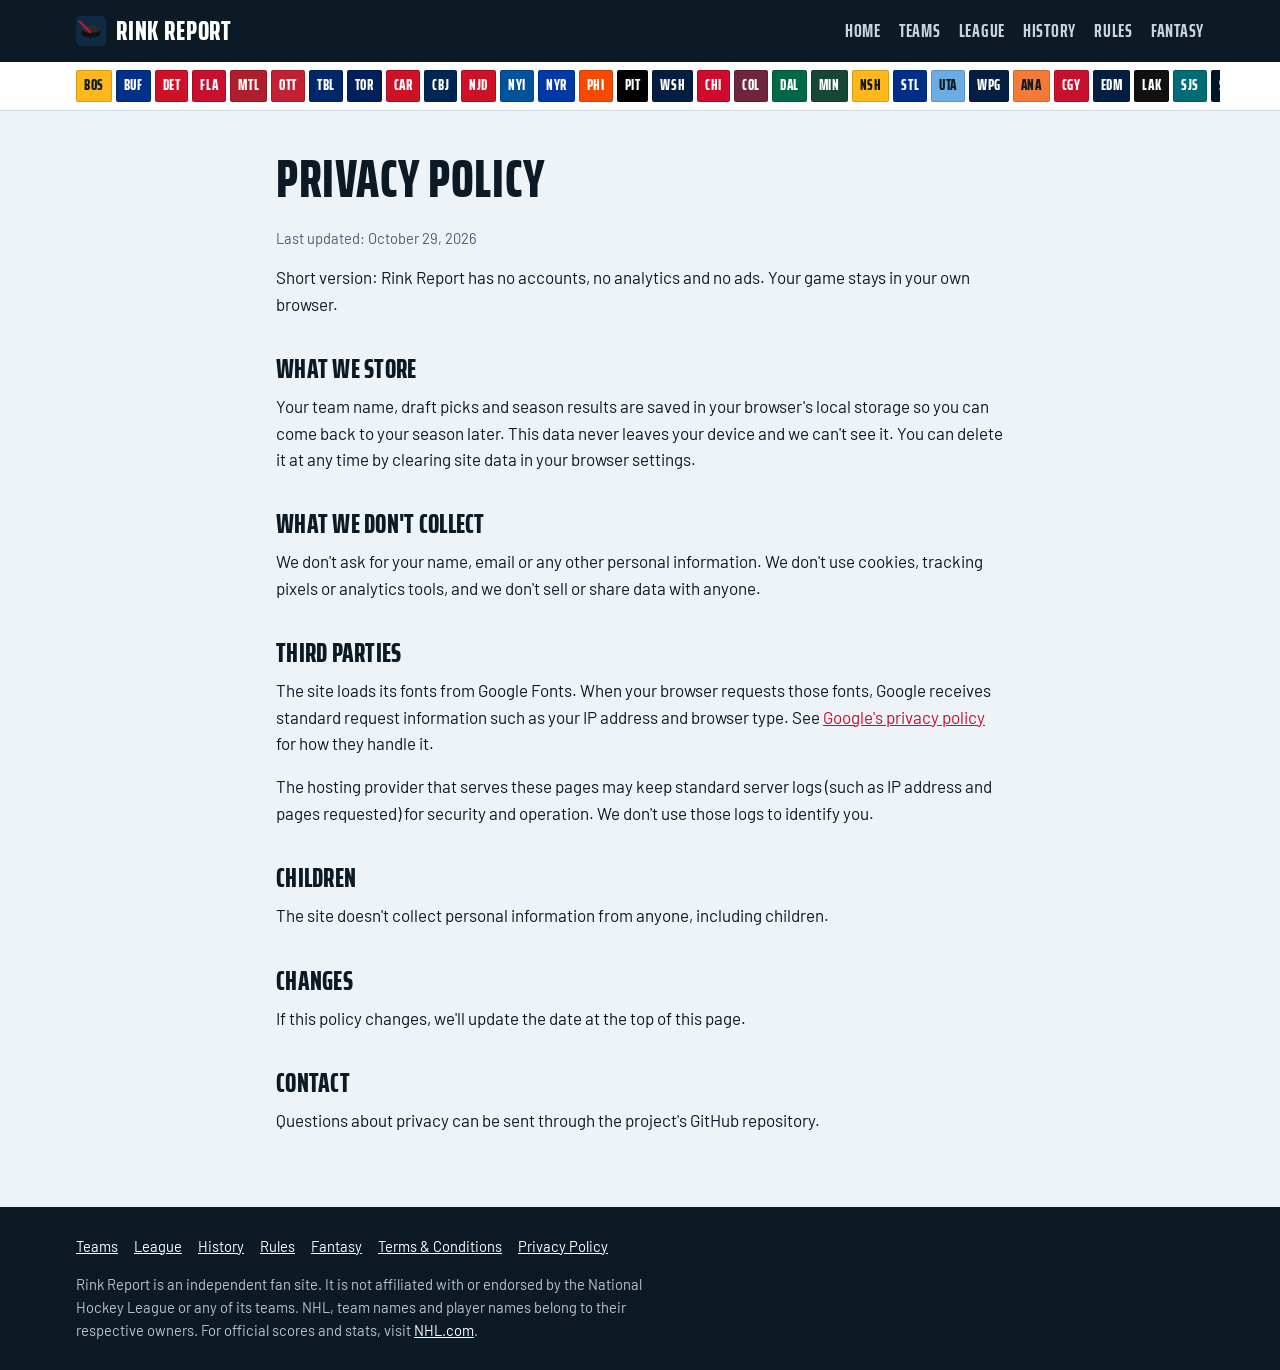
==== commit 3de8cd4f: "Turn the site into a multi-page NHL fan guide with fantasy as a subpage Adds Teams, League, History " ====
--- a/privacy.html
+++ b/privacy.html
@@ -2,9 +2,9 @@
 <html lang="en">
 <head>
   <meta charset="utf-8">
-  <meta name="viewport" content="width=device-width, initial-scale=1">
-  <title>Privacy Policy | Rink Draft</title>
-  <meta name="description" content="How Rink Draft handles your data. Short version: it stays in your browser.">
+  <meta name="viewport" content="width=device-width, initial-scale=1, viewport-fit=cover">
+  <title>Privacy Policy | Rink Report</title>
+  <meta name="description" content="How Rink Report handles your data. Short version: it stays in your browser.">
   <link rel="icon" href="favicon.svg" type="image/svg+xml">
   <link rel="preconnect" href="https://fonts.googleapis.com">
   <link rel="preconnect" href="https://fonts.gstatic.com" crossorigin>
@@ -14,21 +14,25 @@
 <body>
   <header class="site-header">
     <div class="wrap">
-      <a class="brand" href="index.html"><img src="favicon.svg" alt="">Rink Draft</a>
-      <nav class="site-nav" aria-label="Sections">
-        <a href="index.html#draft">Draft room</a>
-        <a href="index.html#season">Season</a>
-        <a href="index.html#rules">Rules</a>
-        <a href="index.html#basics">Hockey 101</a>
+      <a class="brand" href="index.html"><img src="favicon.svg" alt="">Rink Report</a>
+      <nav class="site-nav" aria-label="Main">
+        <a href="index.html">Home</a>
+        <a href="teams.html">Teams</a>
+        <a href="league.html">League</a>
+        <a href="history.html">History</a>
+        <a href="rules.html">Rules</a>
+        <a href="fantasy.html">Fantasy</a>
       </nav>
     </div>
   </header>
+  <nav class="teambar" aria-label="All 32 teams"><div class="wrap"><a href="teams.html#bos" style="background:#FFB81C;color:#0c1a26" title="Boston Bruins">BOS</a><a href="teams.html#buf" style="background:#003087;color:#ffffff" title="Buffalo Sabres">BUF</a><a href="teams.html#det" style="background:#CE1126;color:#ffffff" title="Detroit Red Wings">DET</a><a href="teams.html#fla" style="background:#C8102E;color:#ffffff" title="Florida Panthers">FLA</a><a href="teams.html#mtl" style="background:#AF1E2D;color:#ffffff" title="Montreal Canadiens">MTL</a><a href="teams.html#ott" style="background:#C52032;color:#ffffff" title="Ottawa Senators">OTT</a><a href="teams.html#tbl" style="background:#002868;color:#ffffff" title="Tampa Bay Lightning">TBL</a><a href="teams.html#tor" style="background:#00205B;color:#ffffff" title="Toronto Maple Leafs">TOR</a><a href="teams.html#car" style="background:#CE1126;color:#ffffff" title="Carolina Hurricanes">CAR</a><a href="teams.html#cbj" style="background:#002654;color:#ffffff" title="Columbus Blue Jackets">CBJ</a><a href="teams.html#njd" style="background:#CE1126;color:#ffffff" title="New Jersey Devils">NJD</a><a href="teams.html#nyi" style="background:#00539B;color:#ffffff" title="New York Islanders">NYI</a><a href="teams.html#nyr" style="background:#0038A8;color:#ffffff" title="New York Rangers">NYR</a><a href="teams.html#phi" style="background:#F74902;color:#ffffff" title="Philadelphia Flyers">PHI</a><a href="teams.html#pit" style="background:#000000;color:#ffffff" title="Pittsburgh Penguins">PIT</a><a href="teams.html#wsh" style="background:#041E42;color:#ffffff" title="Washington Capitals">WSH</a><a href="teams.html#chi" style="background:#CF0A2C;color:#ffffff" title="Chicago Blackhawks">CHI</a><a href="teams.html#col" style="background:#6F263D;color:#ffffff" title="Colorado Avalanche">COL</a><a href="teams.html#dal" style="background:#006847;color:#ffffff" title="Dallas Stars">DAL</a><a href="teams.html#min" style="background:#154734;color:#ffffff" title="Minnesota Wild">MIN</a><a href="teams.html#nsh" style="background:#FFB81C;color:#0c1a26" title="Nashville Predators">NSH</a><a href="teams.html#stl" style="background:#002F87;color:#ffffff" title="St. Louis Blues">STL</a><a href="teams.html#uta" style="background:#6CACE4;color:#0c1a26" title="Utah Mammoth">UTA</a><a href="teams.html#wpg" style="background:#041E42;color:#ffffff" title="Winnipeg Jets">WPG</a><a href="teams.html#ana" style="background:#F47A38;color:#0c1a26" title="Anaheim Ducks">ANA</a><a href="teams.html#cgy" style="background:#C8102E;color:#ffffff" title="Calgary Flames">CGY</a><a href="teams.html#edm" style="background:#041E42;color:#ffffff" title="Edmonton Oilers">EDM</a><a href="teams.html#lak" style="background:#111111;color:#ffffff" title="Los Angeles Kings">LAK</a><a href="teams.html#sjs" style="background:#006D75;color:#ffffff" title="San Jose Sharks">SJS</a><a href="teams.html#sea" style="background:#001628;color:#ffffff" title="Seattle Kraken">SEA</a><a href="teams.html#van" style="background:#00205B;color:#ffffff" title="Vancouver Canucks">VAN</a><a href="teams.html#vgk" style="background:#B4975A;color:#0c1a26" title="Vegas Golden Knights">VGK</a></div></nav>
 
-  <main class="wrap legal">
+  <main>
+    <div class="wrap legal">
     <h1>Privacy Policy</h1>
     <p class="note">Last updated: October 29, 2026</p>
 
-    <p>Short version: Rink Draft has no accounts, no analytics and no ads. Your game stays in your own browser.</p>
+    <p>Short version: Rink Report has no accounts, no analytics and no ads. Your game stays in your own browser.</p>
 
     <h2>What we store</h2>
     <p>Your team name, draft picks and season results are saved in your browser's local storage so you can come back to your season later. This data never leaves your device and we can't see it. You can delete it at any time by clearing site data in your browser settings.</p>
@@ -48,17 +52,22 @@
 
     <h2>Contact</h2>
     <p>Questions about privacy can be sent through the project's GitHub repository.</p>
+    </div>
   </main>
 
   <footer class="site-footer">
     <div class="wrap">
-      <div>
+      <div class="foot-links">
+        <a href="teams.html">Teams</a>
+        <a href="league.html">League</a>
+        <a href="history.html">History</a>
+        <a href="rules.html">Rules</a>
+        <a href="fantasy.html">Fantasy</a>
         <a href="terms.html">Terms &amp; Conditions</a>
         <a href="privacy.html">Privacy Policy</a>
       </div>
-      <p>Rink Draft is a fan project. It is not affiliated with or endorsed by the National Hockey League. NHL and team names are trademarks of their respective owners.</p>
+      <p>Rink Report is an independent fan site. It is not affiliated with or endorsed by the National Hockey League or any of its teams. NHL, team names and player names belong to their respective owners. For official scores and stats, visit <a href="https://www.nhl.com">NHL.com</a>.</p>
     </div>
   </footer>
-
-  </body>
+</body>
 </html>
--- a/styles.css
+++ b/styles.css
@@ -283,3 +283,97 @@
   .sb-value { font-size: 1.5rem; }
   .sb-cell { padding: 8px 10px; }
 }
+
+/* ---------- League hub pages ---------- */
+.lead { font-size: 1.15rem; color: var(--muted); max-width: 40em; }
+
+/* Team bar: one chip per club in its primary color, like the strip on league sites */
+.teambar { background: var(--surface); border-bottom: 1px solid var(--line); }
+.teambar .wrap { display: flex; gap: 4px; overflow-x: auto; padding-block: 8px; scrollbar-width: thin; }
+.teambar a {
+  flex: 0 0 auto; font-family: var(--font-display); font-weight: 800; font-size: 0.95rem; letter-spacing: 0.04em;
+  text-decoration: none; padding: 3px 7px; border-radius: 2px; border: 1px solid rgba(0, 0, 0, 0.15);
+}
+.teambar a:hover { outline: 2px solid var(--ink); outline-offset: 1px; }
+
+.page-head .wrap { padding-block: 44px 36px; }
+.page-head h1 { margin-bottom: 0.3em; }
+
+.glance { padding-block: 44px; }
+.scoreboard.facts { grid-template-columns: repeat(4, 1fr); margin-top: 0; }
+.facts .sb-value { font-size: 2.6rem; }
+.glance-grid { display: grid; grid-template-columns: 1.2fr 1fr; gap: 32px; align-items: start; }
+.glance-grid > * { min-width: 0; }
+.glance-grid p { color: var(--board-muted); }
+.glance-grid a, .live a { color: var(--led); }
+.live { background: var(--board-2); border: 1px solid var(--board-line); border-radius: var(--radius); padding: 18px; color: var(--board-ink); }
+.live p { color: var(--board-muted); }
+.live .sb-label { color: var(--board-ink); margin-bottom: 6px; }
+.live-links { list-style: none; padding: 0; margin: 0; display: grid; grid-template-columns: 1fr 1fr; gap: 8px; }
+.live-links a {
+  display: block; padding: 8px 10px; border: 1px solid var(--board-line); border-radius: var(--radius);
+  font-family: var(--font-display); font-weight: 700; font-size: 1.1rem; letter-spacing: 0.04em; text-transform: uppercase; text-decoration: none;
+}
+.live-links a:hover { border-color: var(--led); }
+
+.explore { padding-block: 52px; }
+.explore-grid { display: grid; grid-template-columns: repeat(4, 1fr); gap: 16px; }
+.tile {
+  display: block; background: var(--surface); border: 1px solid var(--line); border-radius: var(--radius);
+  padding: 18px; color: var(--ink); text-decoration: none; border-bottom: 4px solid var(--blue);
+}
+.tile:hover { border-color: var(--ink); border-bottom-color: var(--red); }
+.tile p { color: var(--muted); margin: 0; }
+.tile-k { font-family: var(--font-led); font-size: 0.8rem; color: var(--red); letter-spacing: 0.08em; text-transform: uppercase; }
+.tile h3 { margin-top: 6px; }
+
+.promo { background: var(--board); color: var(--board-ink); border-top: 7px solid var(--kick); }
+.promo-inner { display: flex; justify-content: space-between; align-items: center; gap: 24px; flex-wrap: wrap; padding-block: 40px; }
+.promo-inner > div { max-width: 40em; }
+.promo h2 { color: #fff; }
+.promo .eyebrow { color: var(--led); }
+.promo p { color: var(--board-muted); margin: 0; }
+
+.champ-strip { padding-block: 52px; }
+
+.teams-wrap { padding-block: 40px 56px; }
+.division + .division { margin-top: 44px; }
+.division h2 { font-size: 2rem; }
+.conf { display: block; font-family: var(--font-led); font-size: 0.85rem; font-weight: 400; color: var(--muted); letter-spacing: 0.1em; margin-bottom: 4px; }
+.team-grid { display: grid; grid-template-columns: repeat(4, 1fr); gap: 16px; }
+.team { background: var(--surface); border: 1px solid var(--line); border-radius: var(--radius); overflow: hidden; scroll-margin-top: 80px; min-width: 0; }
+.team:target { outline: 3px solid var(--kick); }
+.stripe { height: 12px; border-bottom: 1px solid var(--line); }
+.team-body { padding: 14px 16px 16px; }
+.team .abbr { font-family: var(--font-led); color: var(--muted); font-size: 0.85rem; }
+.team h3 { margin: 2px 0 10px; font-size: 1.35rem; }
+.team dl { display: grid; grid-template-columns: auto 1fr; gap: 2px 10px; margin: 0 0 10px; font-size: 0.95rem; }
+.team dt { color: var(--muted); }
+.team dd { margin: 0; }
+.team a { font-weight: 600; font-size: 0.95rem; }
+
+.prose-grid { display: grid; grid-template-columns: minmax(0, 1fr) 340px; gap: 40px; padding-block: 40px 56px; align-items: start; }
+.prose { max-width: 44em; }
+.prose h2 { font-size: 1.9rem; margin-top: 1.4em; }
+.prose h2:first-child { margin-top: 0; }
+.prose ul { padding-left: 1.2em; }
+.prose li { margin-bottom: 0.4em; }
+.prose table { margin-bottom: 1em; background: var(--surface); }
+.side-box { padding: 0; background: transparent; }
+.finals .yr { font-family: var(--font-led); color: var(--red); }
+.awards { padding-block: 52px; }
+.awards table { background: var(--surface); }
+.basics .positions { margin-top: 0; }
+
+.foot-links { display: flex; flex-wrap: wrap; gap: 6px 0; }
+
+@media (max-width: 900px) {
+  .glance-grid, .prose-grid { grid-template-columns: 1fr; }
+  .explore-grid, .team-grid { grid-template-columns: repeat(2, 1fr); }
+  .scoreboard.facts { grid-template-columns: repeat(2, 1fr); }
+  .scoreboard.facts .sb-cell:last-child { grid-column: auto; }
+}
+@media (max-width: 520px) {
+  .explore-grid, .team-grid, .live-links { grid-template-columns: 1fr; }
+}
+.site-footer p a { margin-right: 0; }
